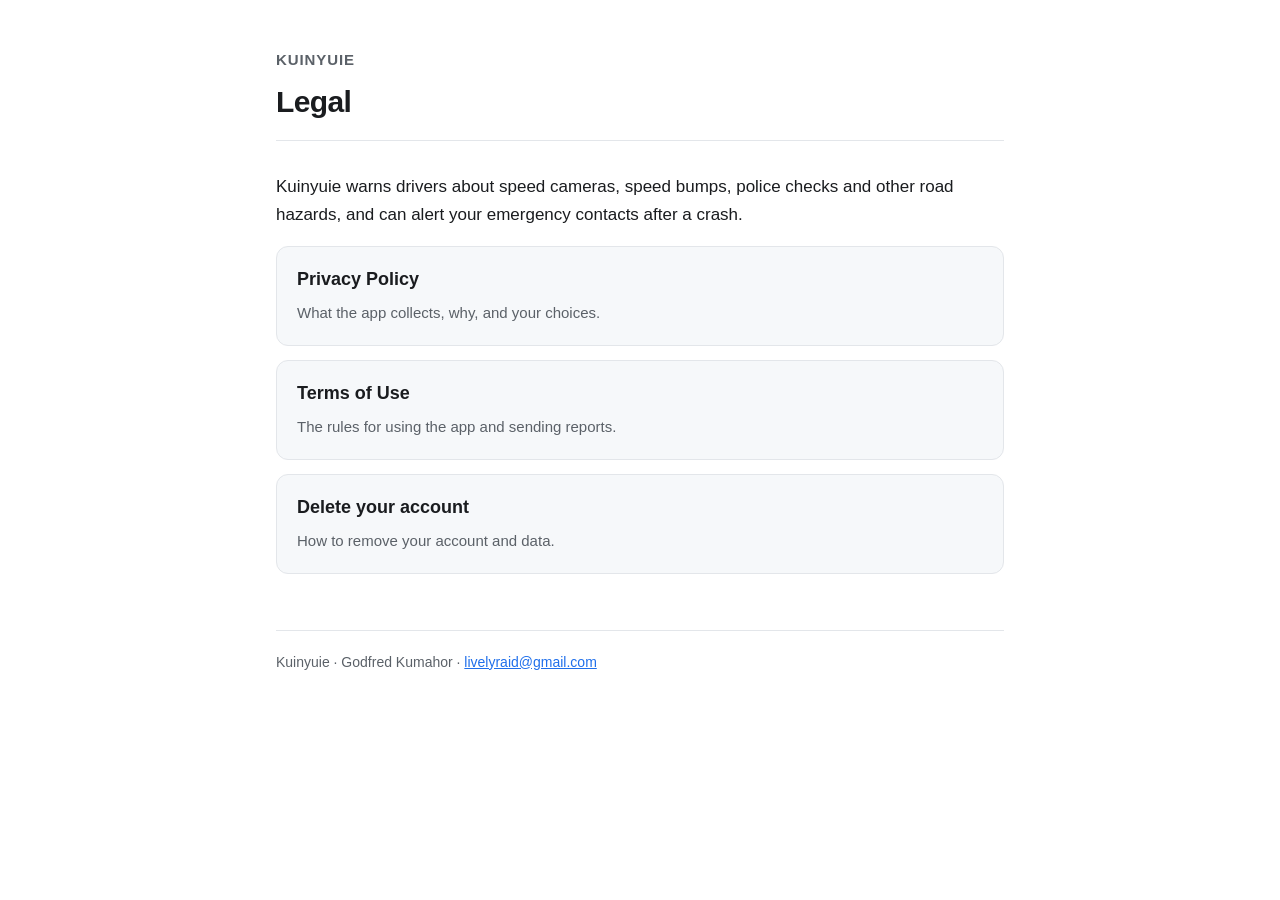
==== index.html @ 06fa61e7 "Privacy policy, terms of use and account deletion pages for Kuinyuie Co-Authored-By: Claude Opus 5 <" ====
<!doctype html>
<html lang="en">
<head>
<meta charset="utf-8">
<meta name="viewport" content="width=device-width, initial-scale=1">
<title>Kuinyuie — Legal</title>
<meta name="description" content="Privacy policy, terms of use and account deletion for Kuinyuie.">
<link rel="stylesheet" href="style.css">
</head>
<body>
<div class="wrap">

<header>
  <div class="app">Kuinyuie</div>
  <h1>Legal</h1>
</header>
<p>Kuinyuie warns drivers about speed cameras, speed bumps, police checks and
other road hazards, and can alert your emergency contacts after a crash.</p>
<div class="cards">
  <a class="card" href="privacy.html"><b>Privacy Policy</b><span>What the app collects, why, and your choices.</span></a>
  <a class="card" href="terms.html"><b>Terms of Use</b><span>The rules for using the app and sending reports.</span></a>
  <a class="card" href="delete-account.html"><b>Delete your account</b><span>How to remove your account and data.</span></a>
</div>
<footer>Kuinyuie &middot; Godfred Kumahor &middot; <a href="mailto:livelyraid@gmail.com">livelyraid@gmail.com</a></footer>
</div>
</body>
</html>
---- style.css ----
:root {
  --bg: #ffffff; --fg: #1a1c1f; --muted: #5b6168;
  --rule: #e3e6ea; --accent: #1f6feb; --card: #f6f8fa;
}
@media (prefers-color-scheme: dark) {
  :root:not([data-theme="light"]) {
    --bg: #0f1216; --fg: #e6e8eb; --muted: #9aa3ad;
    --rule: #252a31; --accent: #6ea8ff; --card: #161a20;
  }
}
* { box-sizing: border-box; }
body {
  margin: 0; background: var(--bg); color: var(--fg);
  font: 17px/1.65 -apple-system, BlinkMacSystemFont, "Segoe UI", Roboto, Helvetica, Arial, sans-serif;
  -webkit-text-size-adjust: 100%;
}
.wrap { max-width: 760px; margin: 0 auto; padding: 48px 16px 96px; }
header { border-bottom: 1px solid var(--rule); padding-bottom: 20px; margin-bottom: 32px; }
.app { font-weight: 700; font-size: 15px; color: var(--muted); text-transform: uppercase; letter-spacing: .06em; }
h1 { font-size: 30px; line-height: 1.25; margin: 10px 0 0; letter-spacing: -0.02em; }
h2 { font-size: 20px; margin: 38px 0 12px; letter-spacing: -0.01em; }
h2:first-of-type { margin-top: 10px; }
ul { padding-left: 22px; }
li { margin: 7px 0; }
ol { padding-left: 22px; }
strong { font-weight: 650; }
a { color: var(--accent); }
code { background: var(--card); padding: 2px 5px; border-radius: 4px; font-size: .92em; }
.back { display: inline-block; margin-bottom: 26px; font-size: 15px; text-decoration: none; }
.cards { display: grid; gap: 14px; margin-top: 8px; }
.card {
  display: block; padding: 18px 20px; border: 1px solid var(--rule); border-radius: 12px;
  background: var(--card); text-decoration: none; color: inherit;
}
.card:hover { border-color: var(--accent); }
.card b { display: block; font-size: 18px; margin-bottom: 4px; }
.card span { color: var(--muted); font-size: 15px; }
footer { margin-top: 56px; padding-top: 20px; border-top: 1px solid var(--rule); color: var(--muted); font-size: 14px; }
@media (max-width: 480px) { h1 { font-size: 25px; } body { font-size: 16px; } }
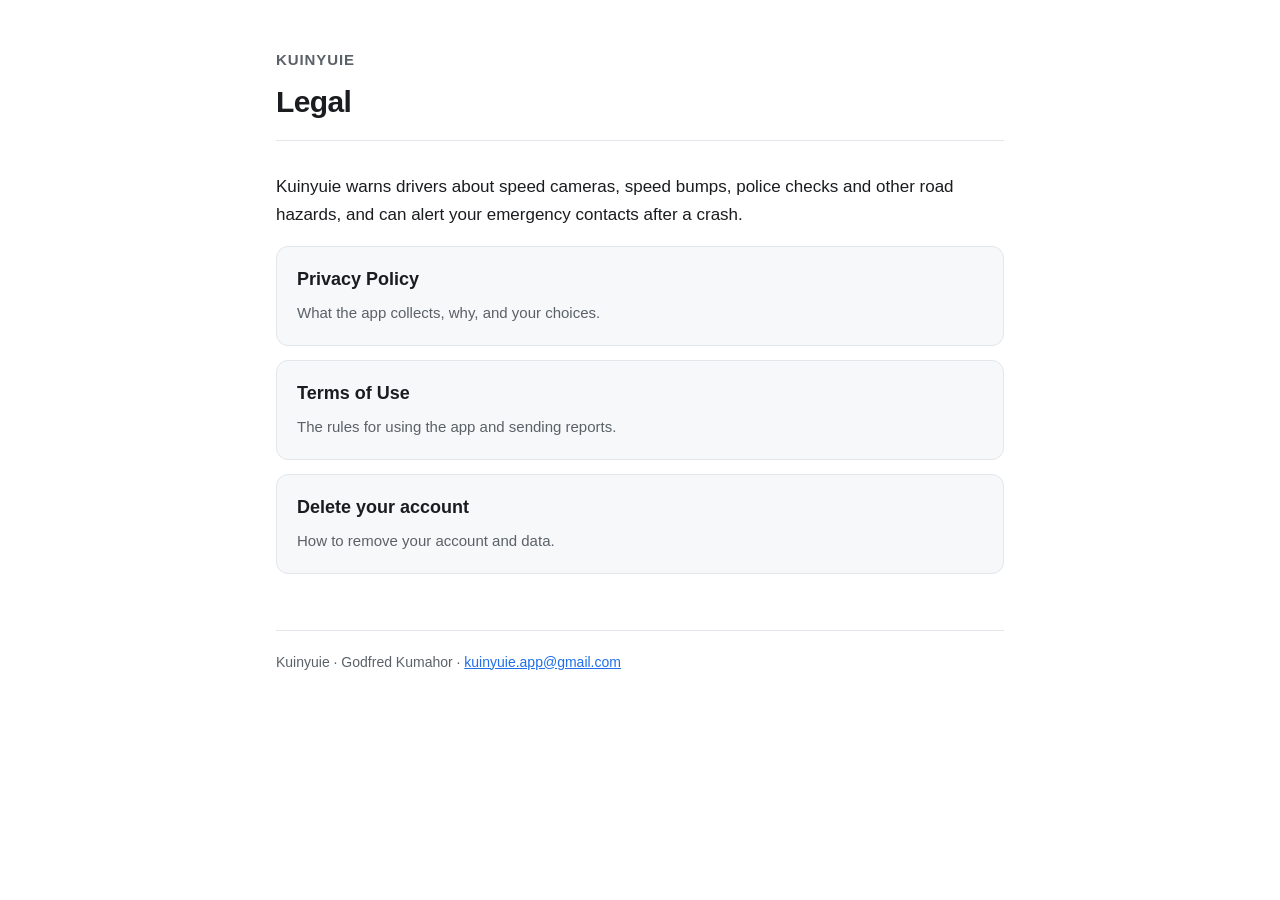
==== commit 30d92bf7: "Use kuinyuie.app@gmail.com as the contact email Co-Authored-By: Claude Sonnet 5.5 <noreply@anthropic" ====
--- a/index.html
+++ b/index.html
@@ -21,7 +21,7 @@
   <a class="card" href="terms.html"><b>Terms of Use</b><span>The rules for using the app and sending reports.</span></a>
   <a class="card" href="delete-account.html"><b>Delete your account</b><span>How to remove your account and data.</span></a>
 </div>
-<footer>Kuinyuie &middot; Godfred Kumahor &middot; <a href="mailto:livelyraid@gmail.com">livelyraid@gmail.com</a></footer>
+<footer>Kuinyuie &middot; Godfred Kumahor &middot; <a href="mailto:kuinyuie.app@gmail.com">kuinyuie.app@gmail.com</a></footer>
 </div>
 </body>
 </html>
